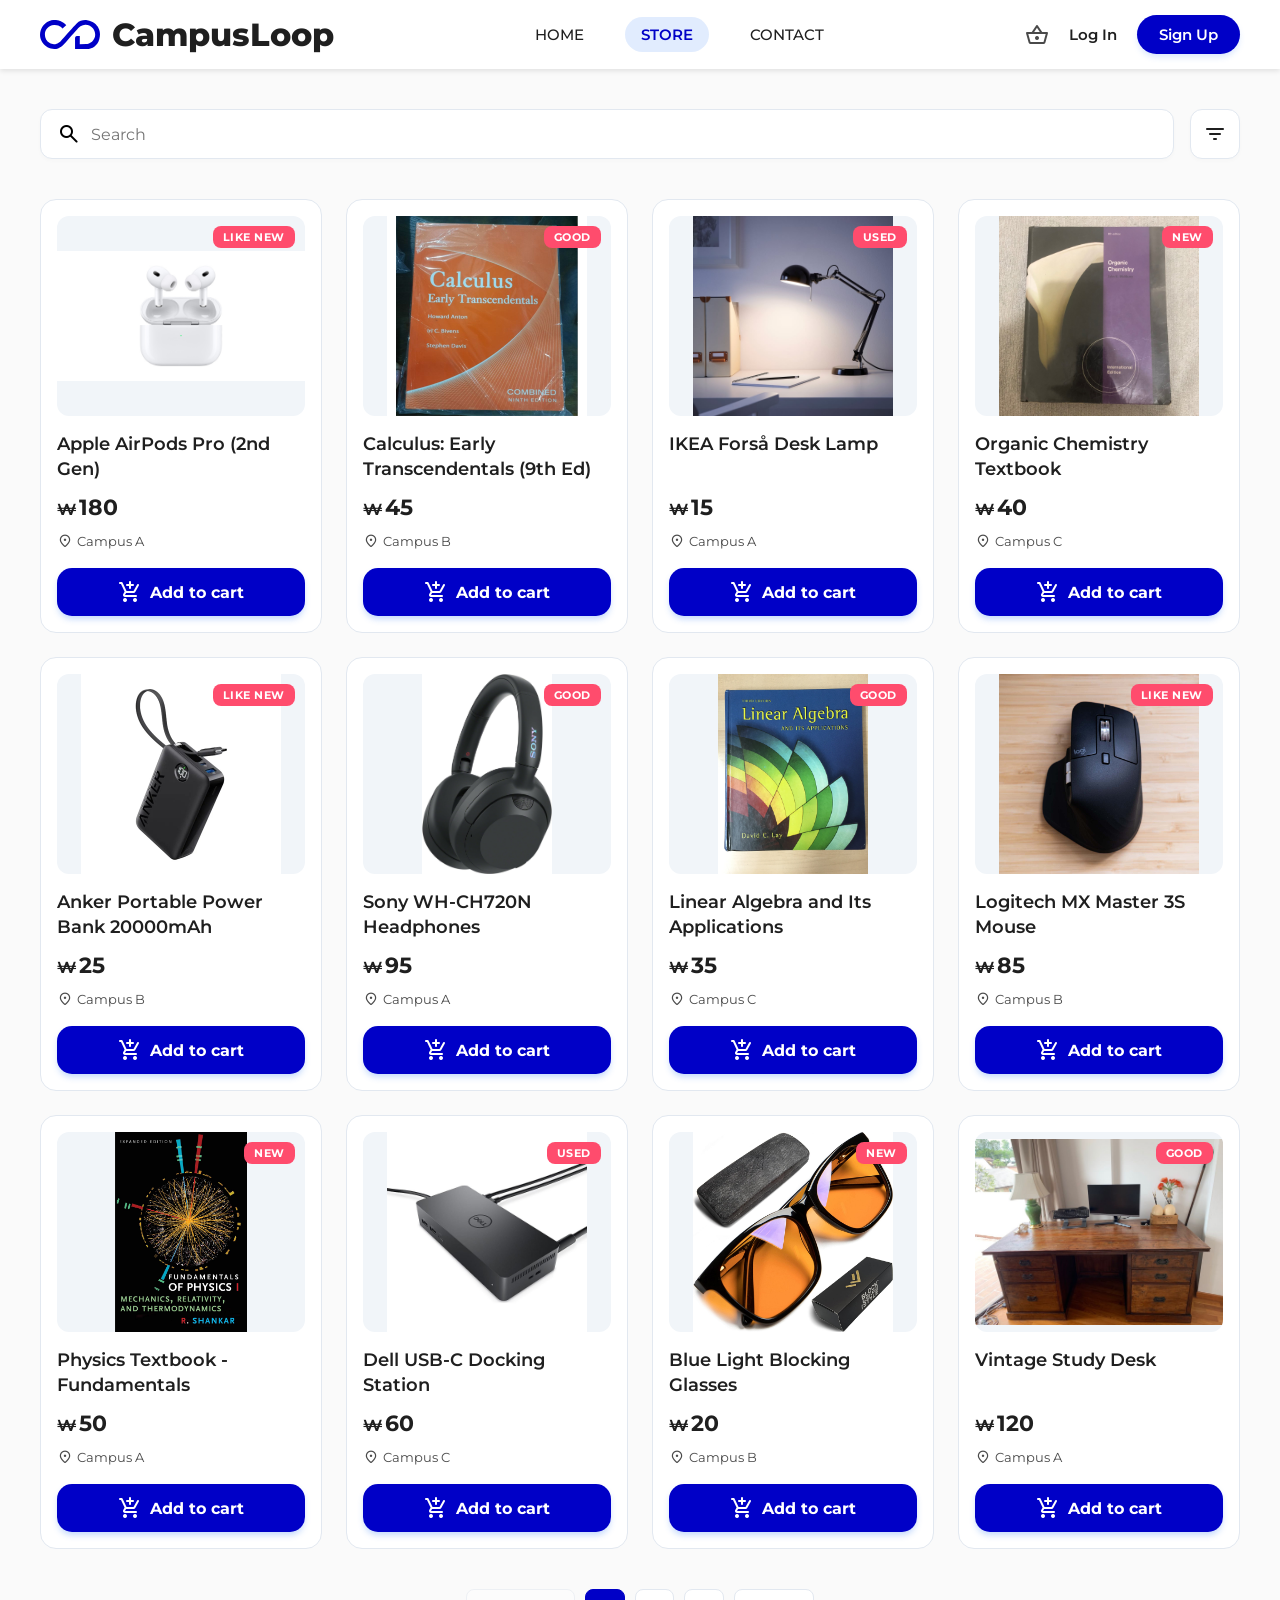
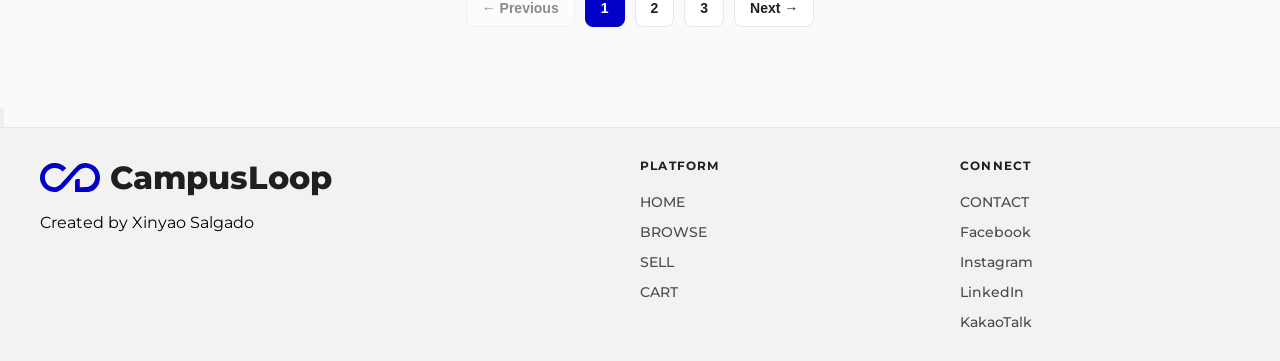
==== browse.html @ 34c6196f "Cart added badge" ====
<!DOCTYPE html>
<html lang="en">
<head>
    <meta charset="UTF-8">
    <meta name="viewport" content="width=device-width, initial-scale=1.0">
    <link rel="icon" type="image/x-icon" href="./assets/logo/CampusLoop_Black.svg">
    <title>CampusLoop: Browse</title>
    <link href="https://fonts.googleapis.com/css2?family=Material+Symbols+Rounded:wght,FILL@100..700,0..1&amp;display=swap" rel="stylesheet"/>
    <link rel="stylesheet" href="./assets/styles/style.css">
    <link rel="stylesheet" href="./assets/styles/browse.css">
</head>
<body>
    <!-- MENU -->
    <header class="navbar">
        <div class="navbar-left">
            <a href="index.html" class="logo-container">
                <img class="logo-img" src="./assets/logo/CampusLoop_Blue.svg" alt="Logo CampusLoop">
                <p class="logo-name">CampusLoop</p>
            </a>
        </div>
        <nav class="navbar-center">
            <a class="nav-link" href="index.html">HOME</a>
            <a class="nav-link active" href="browse.html">STORE</a>
            <a class="nav-link" href="contact.html">CONTACT</a>
        </nav>
        <div class="navbar-right">
            <a href="#" class="nav-icon">
                <span class="material-symbols-rounded">shopping_basket</span>
                <span class="cart-badge" id="cartBadge">0</span>
            </a>
            <a href="#" class="btn-login">Log In</a>
            <a href="#" class="btn-signup">Sign Up</a>
        </div>
    </header>

    <!-- BROWSE-->
    <main>
        <!-- SEARCH BAR -->
        <section class="search">
            <div class="search-bar">
                <span class="material-symbols-rounded">search</span>
                <input type="text" id="searchInput" placeholder="Search">
            </div>
            <div>
                <button class="btn-filter">
                    <span class="material-symbols-rounded">filter_list</span>
                </button>
            </div>
        </section>

        <!-- ITEM LIST -->
        <section>
            <div class="items-grid">
                <!-- ITEM -->
                <div class="item example" id="1">
                    <div class="state">
                        <p>New</p>
                    </div>
                    <img src="#" alt="Product image" class="p-img">
                    <h2 class="title">Title</h2>
                    <div class="price">
                        <span>₩</span>
                        <h1>Price</h1>
                    </div>
                    <div class="location">
                        <span class="material-symbols-rounded">place</span>
                        <p>Campus</p>
                    </div>
                    <button class="btn-buy">
                        <span class="material-symbols-rounded">add_shopping_cart</span>
                        <p>Add to cart</p>
                    </button>
                </div>
            </div>
        </section>

        <!-- PAGINATION -->
        <div class="pagination" id="pagination">
            <!-- Pagination buttons will be generated dynamically -->
        </div>
    </main>

    <button>
        <span class="material-symbols-rounded">

        </span>
    </button>

    <!-- FOOTER -->
    <footer>
        <div class="column ownership">
            <a href="index.html">
                <img class="logo-img" src="./assets/logo/CampusLoop_Blue.svg" alt="CampusLoop logo">
                <p class="logo-name">CampusLoop</p>
            </a>
            <p>Created by Xinyao Salgado</p>
        </div>
        <div class="column platform">
            <h5>PLATFORM</h5>
            <a href="index.html">HOME</a>
            <a href="browse.html">BROWSE</a>
            <a href="sell.html">SELL</a>
            <a href="cart.html">CART</a>
        </div>
        <div class="column">
            <h5>CONNECT</h5>
            <a href="contact.html">CONTACT</a>
            <a href="#">Facebook</a>
            <a href="#">Instagram</a>
            <a href="#">LinkedIn</a>
            <a href="#">KakaoTalk</a>
        </div>
    </footer>

    <script src="./assets/scripts/search.js"></script>
    <script src="./assets/scripts/loadProducts.js"></script>
</body>
</html>
---- assets/styles/style.css ----
@import url('https://fonts.googleapis.com/css2?family=Montserrat:ital,wght@0,100..900;1,100..900&display=swap');

* {
    padding: 0px;
    margin: 0px;
}

:root {
    /*COLORS*/
    --primary: hsl(240, 100%, 39%);
    --secondary: hsl(0, 0%, 100%);
    --accent: hsl(349, 100%, 65%);
    --text: hsl(0, 0%, 12%);
    --text-secondary: hsl(0, 0%, 29%);
    --accent-light: hsl(from var(--accent) h s calc(l + 20));
    --accent-dark: hsl(from var(--accent) h s calc(l - 20));
    --primary-light: hsl(from var(--primary) h s calc(l + 20));
    --primery-dark: hsl(from var(--primary) h s calc(l - 20));
    --secondary-dark: hsl(from var(--secondary) h s calc(l - 5));
    --background: hsl(0, 0%, 98%);
}

body {
    font-family: 'Montserrat',sans-serif;
    background-color: var(--background);
}
a {
    text-decoration: none;
}

.example {
    display: none;
}

/* HEADER */

.navbar {
    display: flex;
    justify-content: space-between;
    align-items: center;
    padding: 15px 40px;
    background-color: var(--secondary);
    box-shadow: 0 2px 5px rgba(0,0,0,0.1);
}

.navbar-left {
    flex: 0 0 auto;
    margin-right: auto;
}

.navbar-right {
    flex: 0 0 auto;
    margin-left: auto;
    display: flex;
    justify-content: flex-end;
    gap: 15px;  
}

.navbar-center {
    display: flex;
    gap: 25px;
}

.nav-link {
    text-decoration: none;
    color: var(--text);
    font-size: 15px;
    font-weight: 500;
    padding: 8px 16px;
    border-radius: 20px;
    transition: all 0.25s ease;
}

.nav-link:hover {
    color: var(--primary);
    background-color: rgba(59, 130, 246, 0.08);
}

.nav-link.active {
    color: var(--primary);
    background-color: rgba(59, 130, 246, 0.15);
    font-weight: 600;
}

.logo-container {
    display: flex;
    align-items: center;
    gap: 12px;
}

.logo-img { 
    width: 60px; 
    height: auto; 
}

.logo-name {
    font-size: 2rem;
    font-weight: 800;
    color: var(--text)
}

.navbar-right {
    display: flex;
    align-items: center;
    gap: 20px;
}


.nav-icon {
    color: var(--text-secondary);
    display: flex;
    align-items: center;
    text-decoration: none;
    transition: color 0.2s ease;
    position: relative;
}

.nav-icon:hover {
    color: var(--primary);
}

.cart-badge {
    position: absolute;
    top: -8px;
    right: -8px;
    background-color: var(--accent);
    color: white;
    border-radius: 50%;
    width: 22px;
    height: 22px;
    display: none;
    align-items: center;
    justify-content: center;
    font-size: 12px;
    font-weight: 700;
}

.btn-login {
    text-decoration: none;
    color: var(--text);
    font-size: 15px;
    font-weight: 600;
    transition: color 0.2s ease;
}

.btn-login:hover {
    color: var(--primary);    
}

.btn-signup {
    text-decoration: none;
    color: var(--secondary);
    background-color: var(--primary);
    font-size: 15px;
    font-weight: 600;
    padding: 10px 22px;
    border-radius: 20px;
    box-shadow: 0 4px 6px -1px rgba(59, 130, 246, 0.2);
    transition: all 0.2s ease;
}

.btn-signup:hover {
    background-color: #2563eb;
    transform: translateY(-1px);
    box-shadow: 0 6px 12px -2px rgba(59, 130, 246, 0.3);
}

.btn-signup:active {
    transform: translateY(0);
}

/* FOOTER */

footer {
    background-color: var(--secondary-dark);
    border-top: 1px solid #e2e8f0;
    padding: 30px 40px 30px 40px;
    
    display: grid;
    grid-template-columns: 2fr 1fr 1fr;
    gap: 40px;
}

.column {
    display: flex;
    flex-direction: column;
    gap: 12px;
}

.ownership a {
    display: flex;
    align-items: center;
    gap: 10px;                  
    text-decoration: none;
    color: var(--primary);
    font-size: 20px;
    font-weight: 700;
    margin-bottom: 4px;
}

footer h5 {
    color: var(--text);
    font-size: 12px;
    font-weight: 700;
    letter-spacing: 0.1em;
    margin: 0 0 8px 0;
}

.column > a {
    text-decoration: none;
    color: var(--text-secondary);
    font-size: 14px;
    font-weight: 500;
    width: fit-content;
    transition: all 0.2s ease;
}

.column > a:hover {
    color: var(--primary);
    transform: translateX(3px);
}
---- assets/styles/browse.css ----
main {
  max-width: 1200px;
  margin: 0 auto;
  padding: 40px 20px;
}

/* SEARCH BAR */

.search {
    display: flex;
    gap: 16px;
    margin-bottom: 40px;
    align-items: center;
}

.search-bar {
    display: flex;
    align-items: center;
    background-color: var(--secondary);
    border: 1px solid #e2e8f0;
    border-radius: 12px;
    padding: 12px 16px;
    flex: 1;
    gap: 10px;
    box-shadow: 0 2px 4px rgba(0, 0, 0, 0.02);
}

.search input {
    border: none;
    outline: none;
    width: 100%;
    font-size: 16px;
    color: var(--text);
    background: transparent;
    font-family: 'Montserrat';
}

.btn-filter {
    background-color: var(--secondary);
    border: 1px solid #e2e8f0;
    border-radius: 12px;
    padding: 12px;
    cursor: pointer;
    display: flex;
    align-items: center;
    justify-content: center;
    color: var(--text);
    transition: all 0.2s ease;
    box-shadow: 0 2px 4px rgba(0, 0, 0, 0.02);
}

.search button:hover {
    background-color: #f1f5f9;
    color: var(--primary);
    border-color: var(--primary);
}

/* ITEM */

.items-grid {
    display: grid;
    grid-template-columns: repeat(auto-fill, minmax(250px, 1fr));
    gap: 24px;
}

.item {
    background-color: var(--secondary);
    border-radius: 16px;
    padding: 16px;
    border: 1px solid #e2e8f0;
    position: relative; /* Necesario para posicionar la etiqueta "New" */
    display: flex;
    flex-direction: column;
    gap: 12px;
    transition: transform 0.2s ease, box-shadow 0.2s ease;
    min-height: 400px;
}

.item:hover {
    transform: translateY(-4px);
    box-shadow: 0 12px 20px -5px rgba(0, 0, 0, 0.08);
}

.state {
    position: absolute;
    top: 26px;
    right: 26px;
    background-color: var(--accent);
    color: white;
    padding: 4px 10px;
    border-radius: 8px;
    font-size: 11px;
    font-weight: 700;
    text-transform: uppercase;
    letter-spacing: 0.05em;
}

.p-img {
    width: 100%;
    height: 200px;
    object-fit: contain;
    border-radius: 12px;
    background-color: #f1f5f9;
}

.title {
    font-size: 18px;
    color: var(--text);
    margin: 4px 0 0 0;
    font-weight: 600;
    display: -webkit-box;
    -webkit-box-orient: vertical;
    overflow: hidden;
    text-overflow: ellipsis;
    height: 50px;
    line-height: 25px;
}

.price {
    display: flex;
    align-items: baseline;
    gap: 2px;
    color: var(--text);
}

.price span {
    font-size: 16px;
    font-weight: 600;
}

.price h1 {
    font-size: 22px;
    margin: 0;
    font-weight: 700;
}

.location {
    display: flex;
    align-items: center;
    gap: 4px;
    color: var(--text-secondary);
    font-size: 13px;
}

.location span {
    font-size: 16px;
}

.btn-buy {
    background-color: var(--primary);
    color: white;
    border: none;
    border-radius: 15px;
    cursor: pointer;
    display: flex;
    align-items: center;
    justify-content: center;
    flex-wrap: wrap;
    gap: 8px;
    transition: background-color 0.2s ease, transform 0.1s ease;
    box-shadow: 0 4px 6px -1px rgba(59, 130, 246, 0.3);
    padding: 12px 15px;
    margin-top: auto;
}

.btn-buy:hover {
    background-color: #2563eb;
    transform: scale(1.05);
}

.btn-buy:active {
    transform: scale(0.95);
}

.btn-buy.in-cart {
    background-color: var(--accent);
}

.btn-buy.in-cart:hover {
    background-color: var(--accent-light);
    transform: scale(1.05);
}

.btn-buy p {
    font-size: clamp(14px, 2vw, 16px);
    font-weight: 700;
    font-family: 'Montserrat', sans-serif;
    margin: 0;
}

/* PAGINATION */

.pagination {
    display: flex;
    justify-content: center;
    align-items: center;
    gap: 10px;
    margin-top: 40px;
    margin-bottom: 40px;
}

.pagination button,
.pagination a {
    padding: 10px 15px;
    border: 1px solid #e2e8f0;
    background-color: var(--secondary);
    color: var(--text);
    border-radius: 8px;
    cursor: pointer;
    font-weight: 600;
    transition: all 0.2s ease;
    text-decoration: none;
    font-size: 14px;
}

.pagination button:hover,
.pagination a:hover {
    background-color: var(--primary);
    color: white;
    border-color: var(--primary);
}

.pagination button.active,
.pagination a.active {
    background-color: var(--primary);
    color: white;
    border-color: var(--primary);
}

.pagination button:disabled {
    opacity: 0.5;
    cursor: not-allowed;
}

.pagination button:disabled:hover {
    background-color: var(--secondary);
    color: var(--text);
    border-color: #e2e8f0;
}
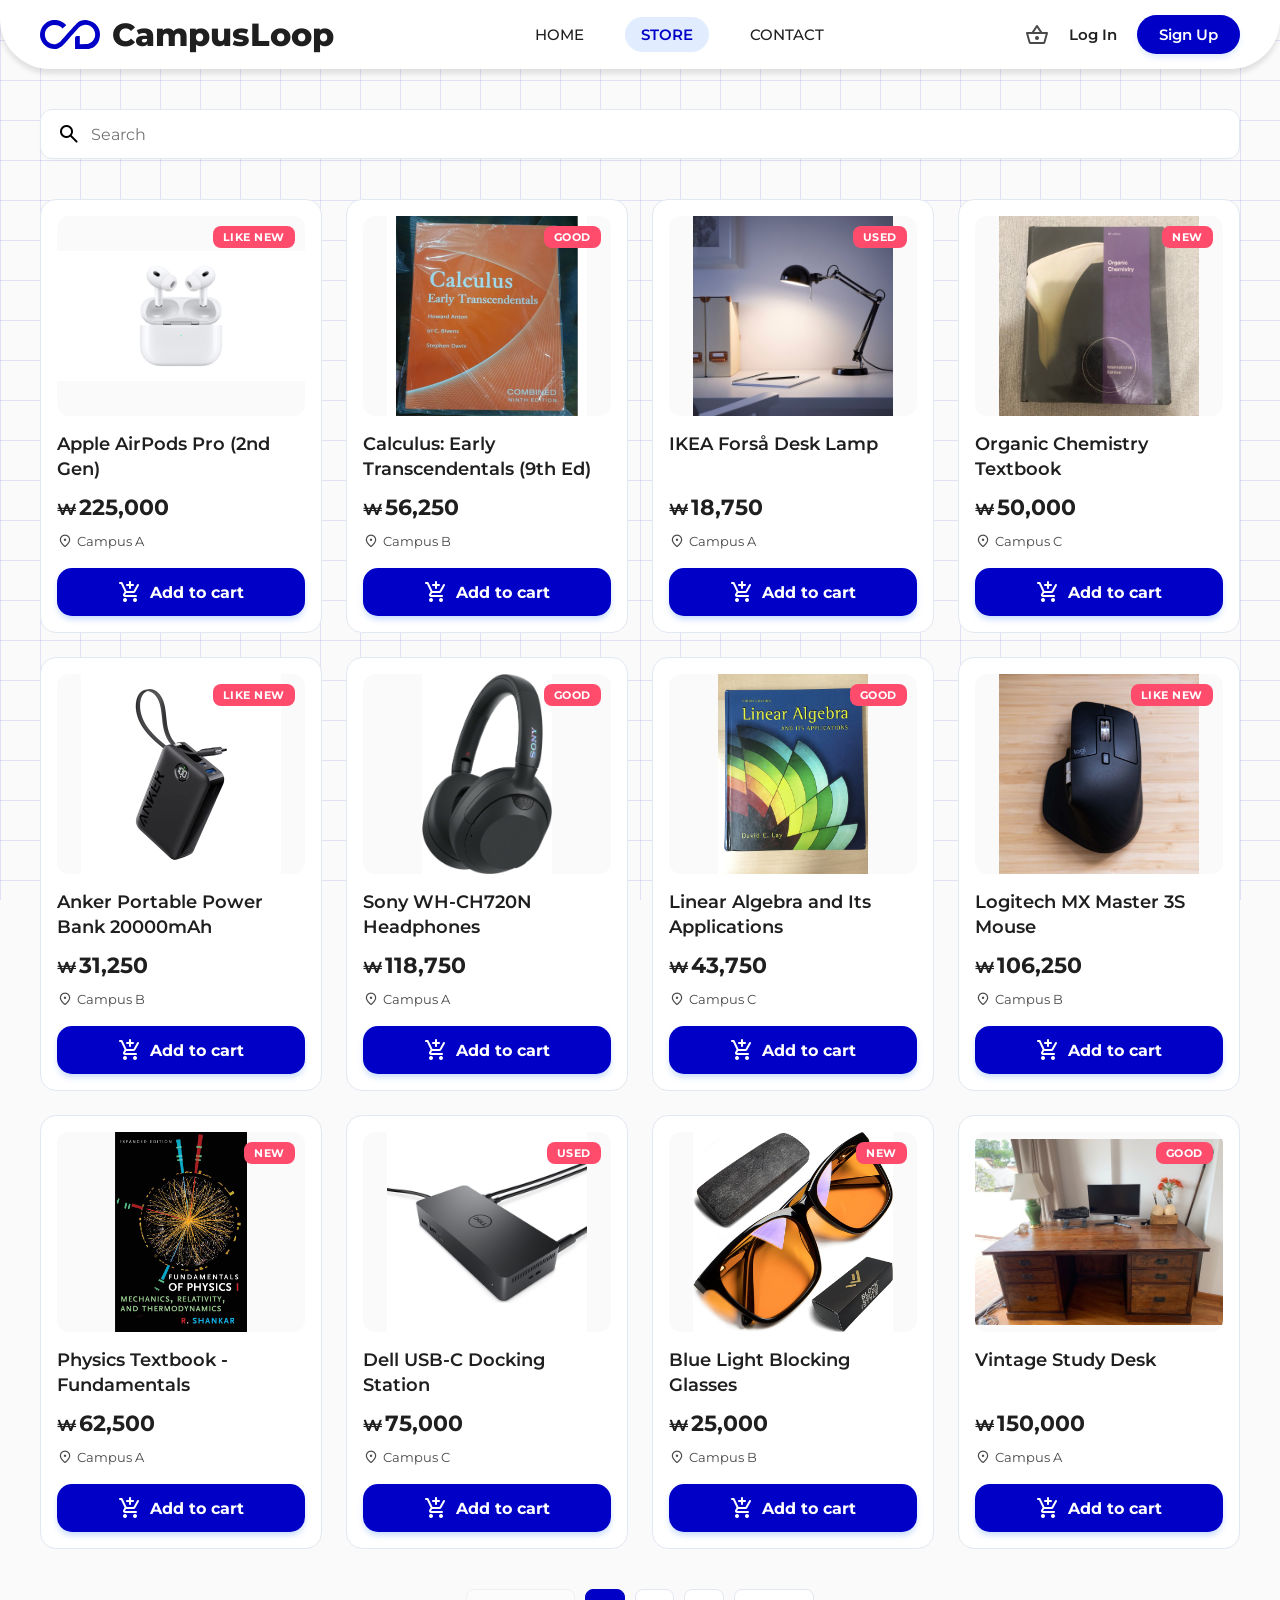
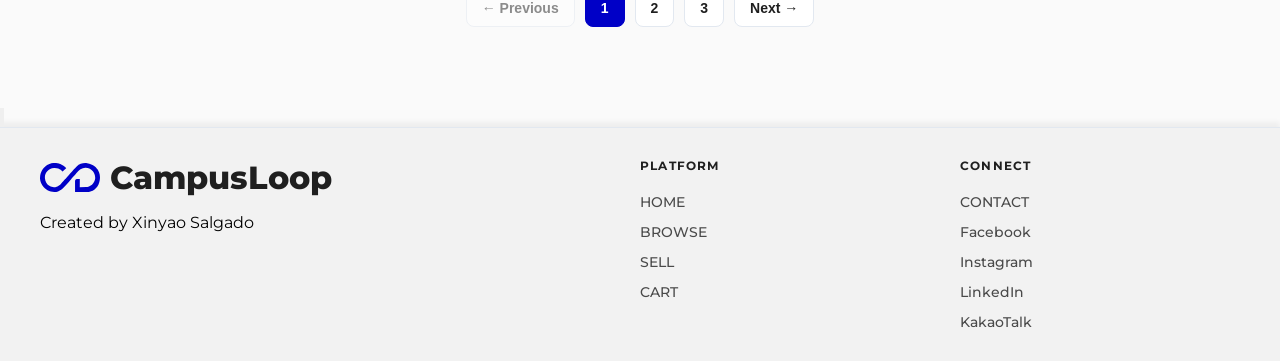
==== commit db951b3e: "Formated prices and styled nav-bar" ====
--- a/browse.html
+++ b/browse.html
@@ -41,7 +41,7 @@
                 <span class="material-symbols-rounded">search</span>
                 <input type="text" id="searchInput" placeholder="Search">
             </div>
-            <div>
+            <div class="example">
                 <button class="btn-filter">
                     <span class="material-symbols-rounded">filter_list</span>
                 </button>
--- a/assets/styles/style.css
+++ b/assets/styles/style.css
@@ -12,7 +12,7 @@
     --accent: hsl(349, 100%, 65%);
     --text: hsl(0, 0%, 12%);
     --text-secondary: hsl(0, 0%, 29%);
-    --accent-light: hsl(from var(--accent) h s calc(l + 20));
+    --accent-light: hsl(from var(--accent) h s calc(l + 10));
     --accent-dark: hsl(from var(--accent) h s calc(l - 20));
     --primary-light: hsl(from var(--primary) h s calc(l + 20));
     --primery-dark: hsl(from var(--primary) h s calc(l - 20));
@@ -23,6 +23,11 @@
 body {
     font-family: 'Montserrat',sans-serif;
     background-color: var(--background);
+    background-image: 
+        linear-gradient(to right, hsl(from var(--primary) h s l / 0.1) 1px, transparent 1px),
+        linear-gradient(to bottom, hsl(from var(--primary) h s l / 0.1) 1px, transparent 1px);
+    background-size: 40px 40px;
+    background-attachment: fixed;
 }
 a {
     text-decoration: none;
@@ -40,7 +45,8 @@
     align-items: center;
     padding: 15px 40px;
     background-color: var(--secondary);
-    box-shadow: 0 2px 5px rgba(0,0,0,0.1);
+    box-shadow: 0 5px 5px rgba(0,0,0,0.1);
+    border-radius: 0 0 50px 50px;
 }
 
 .navbar-left {
@@ -179,6 +185,7 @@
     display: grid;
     grid-template-columns: 2fr 1fr 1fr;
     gap: 40px;
+    box-shadow: 0 -5px 5px rgba(0, 0, 0, 0.05);
 }
 
 .column {
--- a/assets/styles/browse.css
+++ b/assets/styles/browse.css
@@ -100,7 +100,7 @@
     height: 200px;
     object-fit: contain;
     border-radius: 12px;
-    background-color: #f1f5f9;
+    background-color: var(--background);
 }
 
 .title {
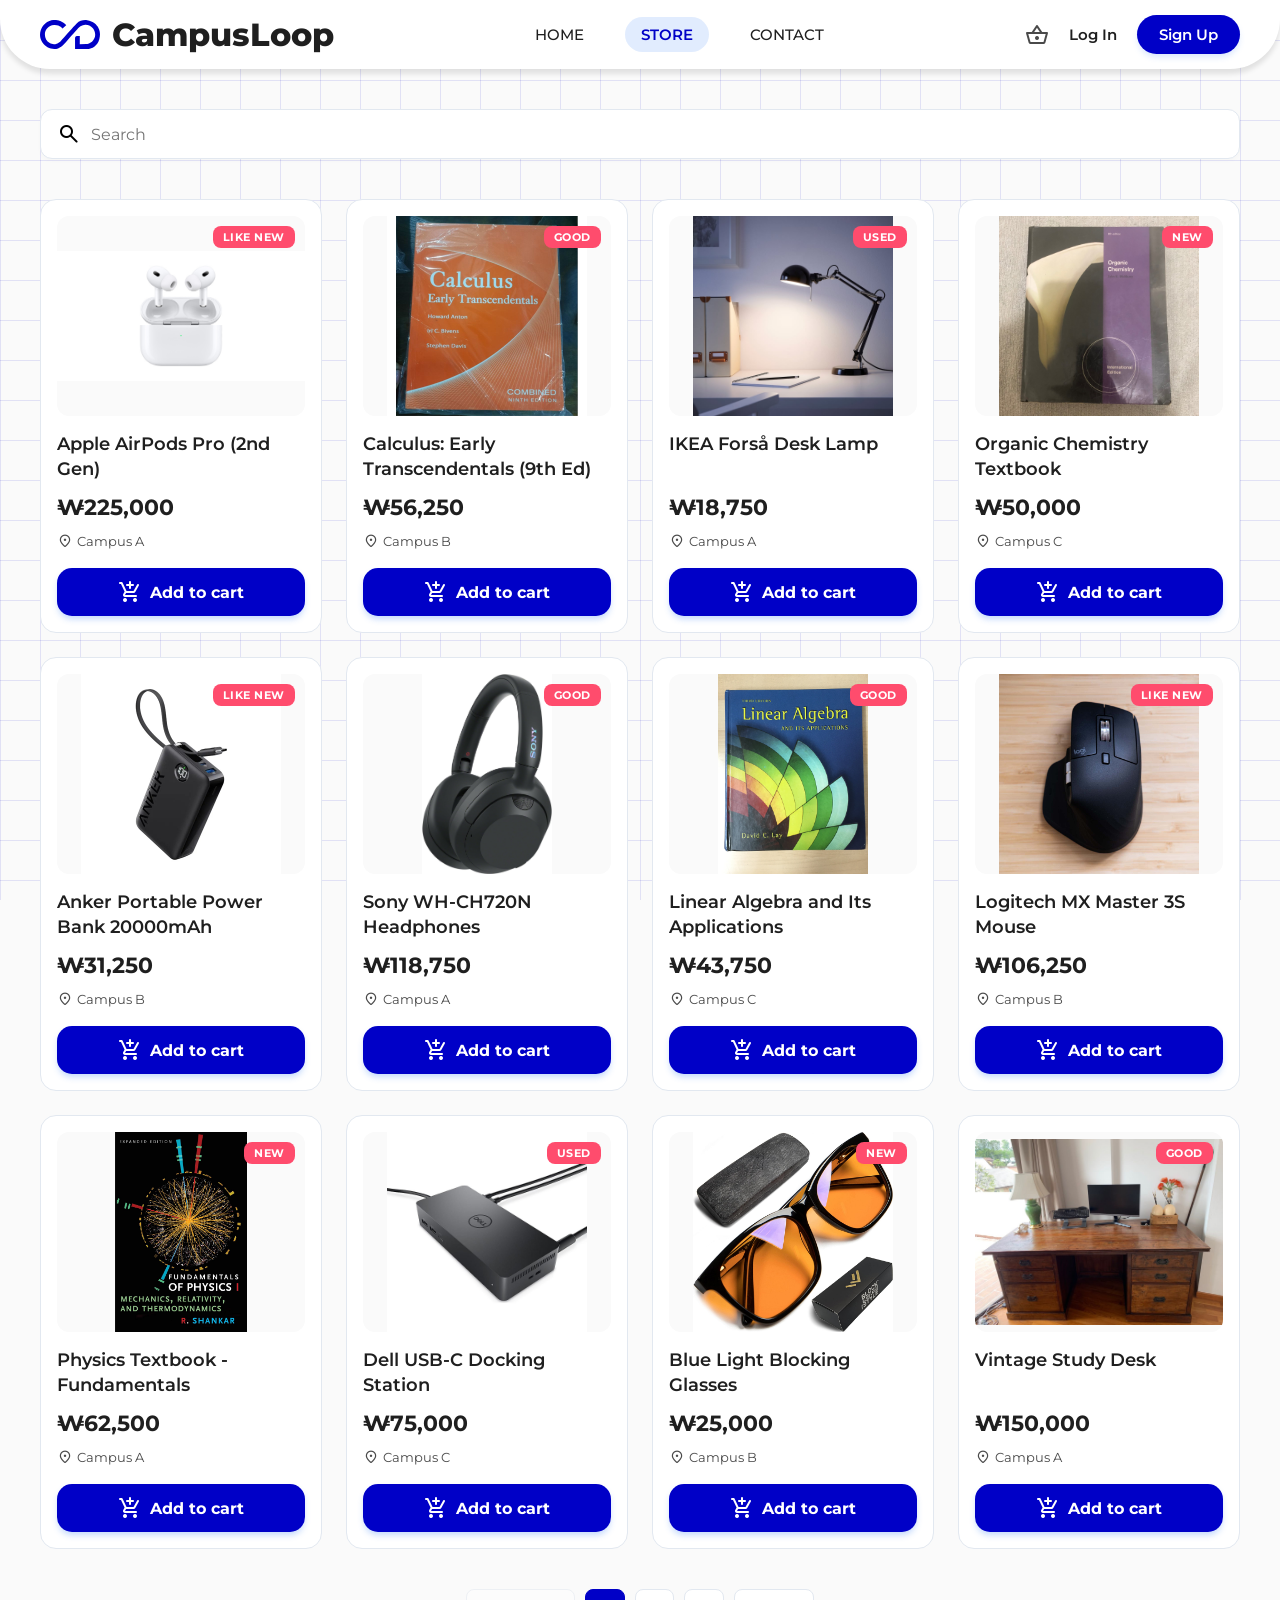
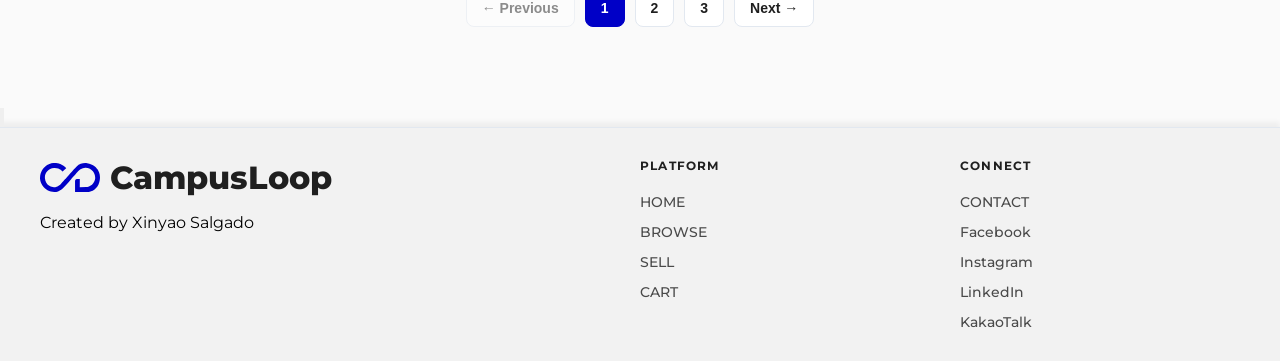
==== commit 16121e15: "Optimized and solved problems with the cart. Automated currency format for items" ====
--- a/browse.html
+++ b/browse.html
@@ -4,7 +4,7 @@
     <meta charset="UTF-8">
     <meta name="viewport" content="width=device-width, initial-scale=1.0">
     <link rel="icon" type="image/x-icon" href="./assets/logo/CampusLoop_Black.svg">
-    <title>CampusLoop: Browse</title>
+    <title>Store - CampusLoop </title>
     <link href="https://fonts.googleapis.com/css2?family=Material+Symbols+Rounded:wght,FILL@100..700,0..1&amp;display=swap" rel="stylesheet"/>
     <link rel="stylesheet" href="./assets/styles/style.css">
     <link rel="stylesheet" href="./assets/styles/browse.css">
@@ -59,7 +59,6 @@
                     <img src="#" alt="Product image" class="p-img">
                     <h2 class="title">Title</h2>
                     <div class="price">
-                        <span>₩</span>
                         <h1>Price</h1>
                     </div>
                     <div class="location">
@@ -111,7 +110,7 @@
             <a href="#">KakaoTalk</a>
         </div>
     </footer>
-
+    <script src="./assets/scripts/cart.js"></script>
     <script src="./assets/scripts/search.js"></script>
     <script src="./assets/scripts/loadProducts.js"></script>
 </body>
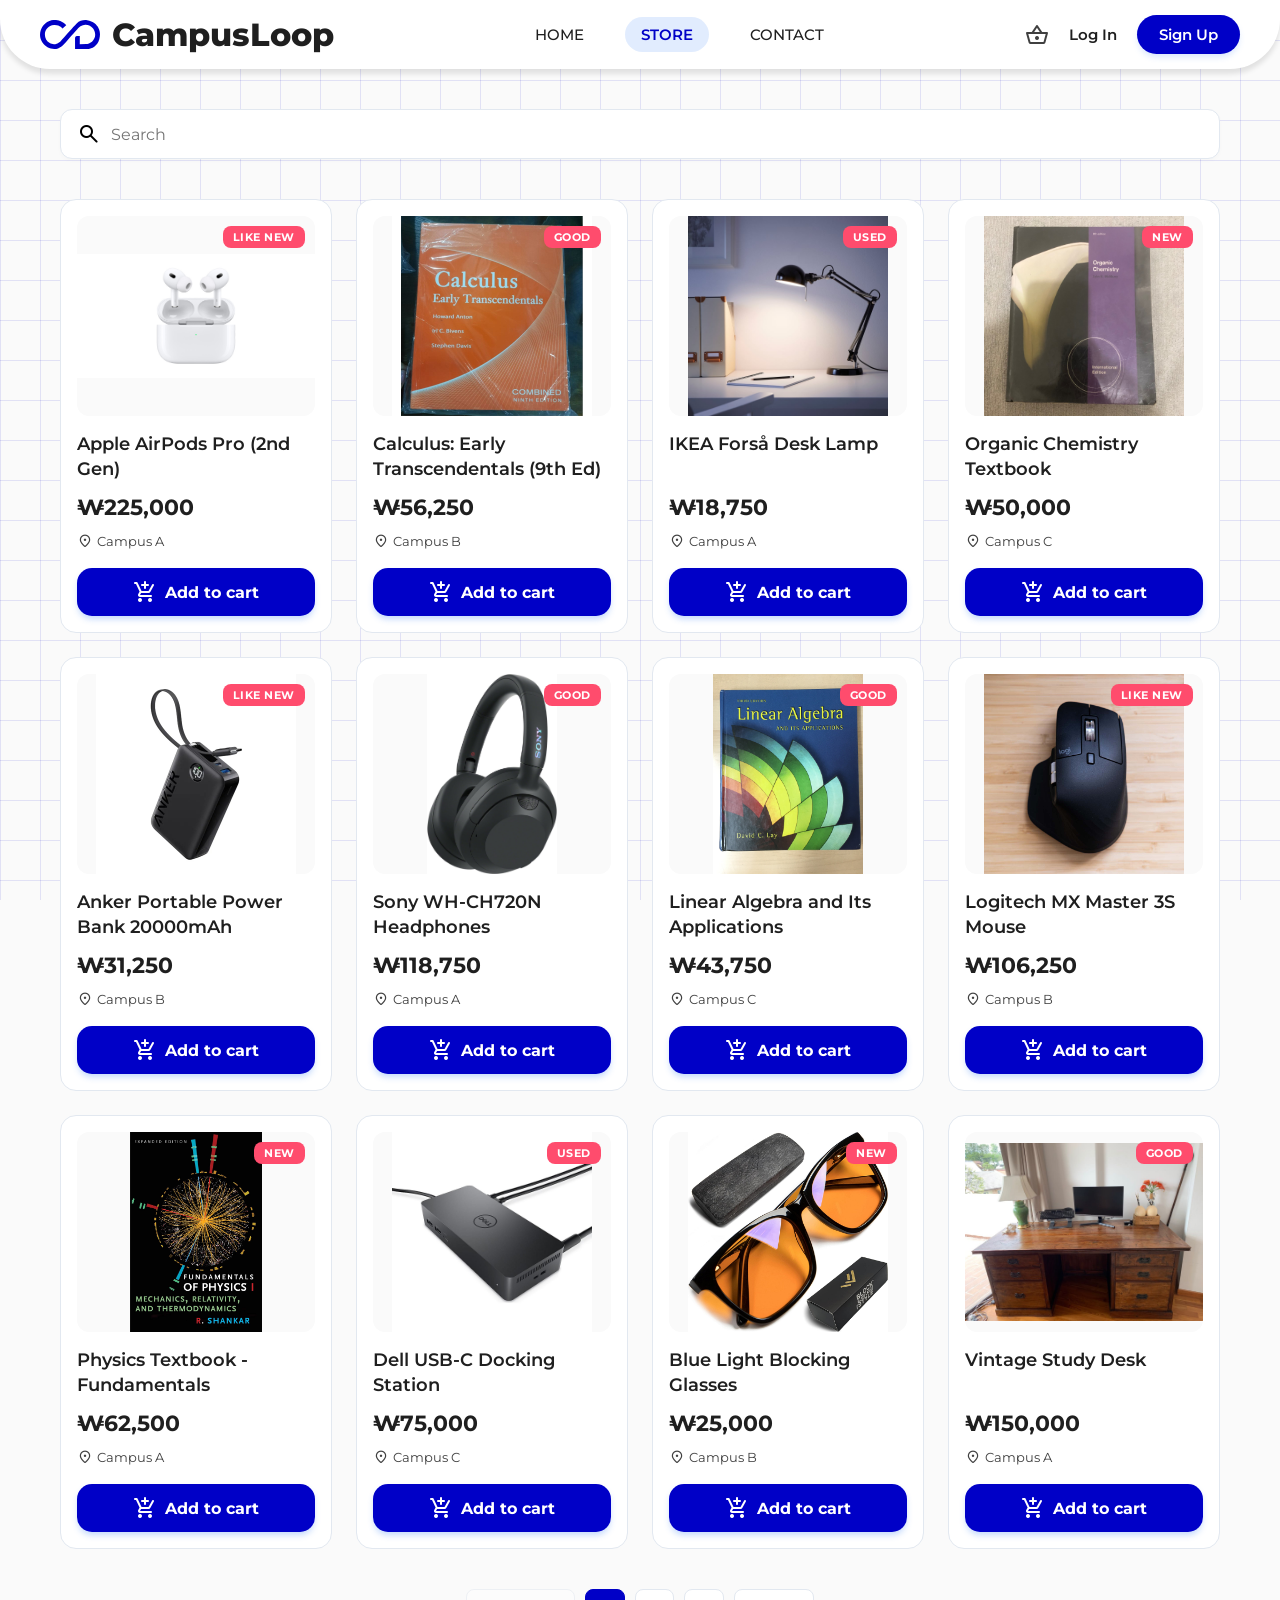
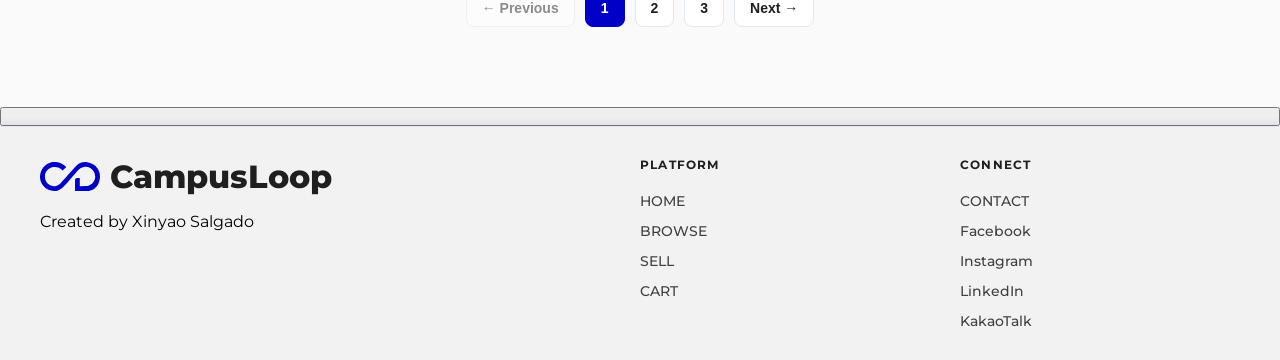
==== commit aca0a622: "Modified cart button's anchor" ====
--- a/browse.html
+++ b/browse.html
@@ -24,7 +24,7 @@
             <a class="nav-link" href="contact.html">CONTACT</a>
         </nav>
         <div class="navbar-right">
-            <a href="#" class="nav-icon">
+            <a href="cart.html" class="nav-icon">
                 <span class="material-symbols-rounded">shopping_basket</span>
                 <span class="cart-badge" id="cartBadge">0</span>
             </a>
--- a/assets/styles/style.css
+++ b/assets/styles/style.css
@@ -11,13 +11,15 @@
     --secondary: hsl(0, 0%, 100%);
     --accent: hsl(349, 100%, 65%);
     --text: hsl(0, 0%, 12%);
-    --text-secondary: hsl(0, 0%, 29%);
+    --text-secondary: hsl(0, 0%, 25%);
     --accent-light: hsl(from var(--accent) h s calc(l + 10));
     --accent-dark: hsl(from var(--accent) h s calc(l - 20));
     --primary-light: hsl(from var(--primary) h s calc(l + 20));
     --primery-dark: hsl(from var(--primary) h s calc(l - 20));
     --secondary-dark: hsl(from var(--secondary) h s calc(l - 5));
     --background: hsl(0, 0%, 98%);
+    --background-primary: white;
+    --background-secondary: hsl(349, 100%, 86%);
 }
 
 body {
@@ -28,7 +30,19 @@
         linear-gradient(to bottom, hsl(from var(--primary) h s l / 0.1) 1px, transparent 1px);
     background-size: 40px 40px;
     background-attachment: fixed;
-}
+    min-height: 100vh;
+    box-sizing: border-box;
+
+    display: flex;
+    flex-direction: column;
+}
+
+main {
+    flex-shrink: 0;
+    width: 100%;
+    box-sizing: border-box;
+}
+
 a {
     text-decoration: none;
 }
@@ -47,6 +61,9 @@
     background-color: var(--secondary);
     box-shadow: 0 5px 5px rgba(0,0,0,0.1);
     border-radius: 0 0 50px 50px;
+
+    position: relative;
+    z-index: 10;
 }
 
 .navbar-left {
@@ -181,11 +198,14 @@
     background-color: var(--secondary-dark);
     border-top: 1px solid #e2e8f0;
     padding: 30px 40px 30px 40px;
-    
     display: grid;
     grid-template-columns: 2fr 1fr 1fr;
     gap: 40px;
     box-shadow: 0 -5px 5px rgba(0, 0, 0, 0.05);
+    width: 100%;
+    box-sizing: border-box;
+
+    flex-grow: 1;
 }
 
 .column {
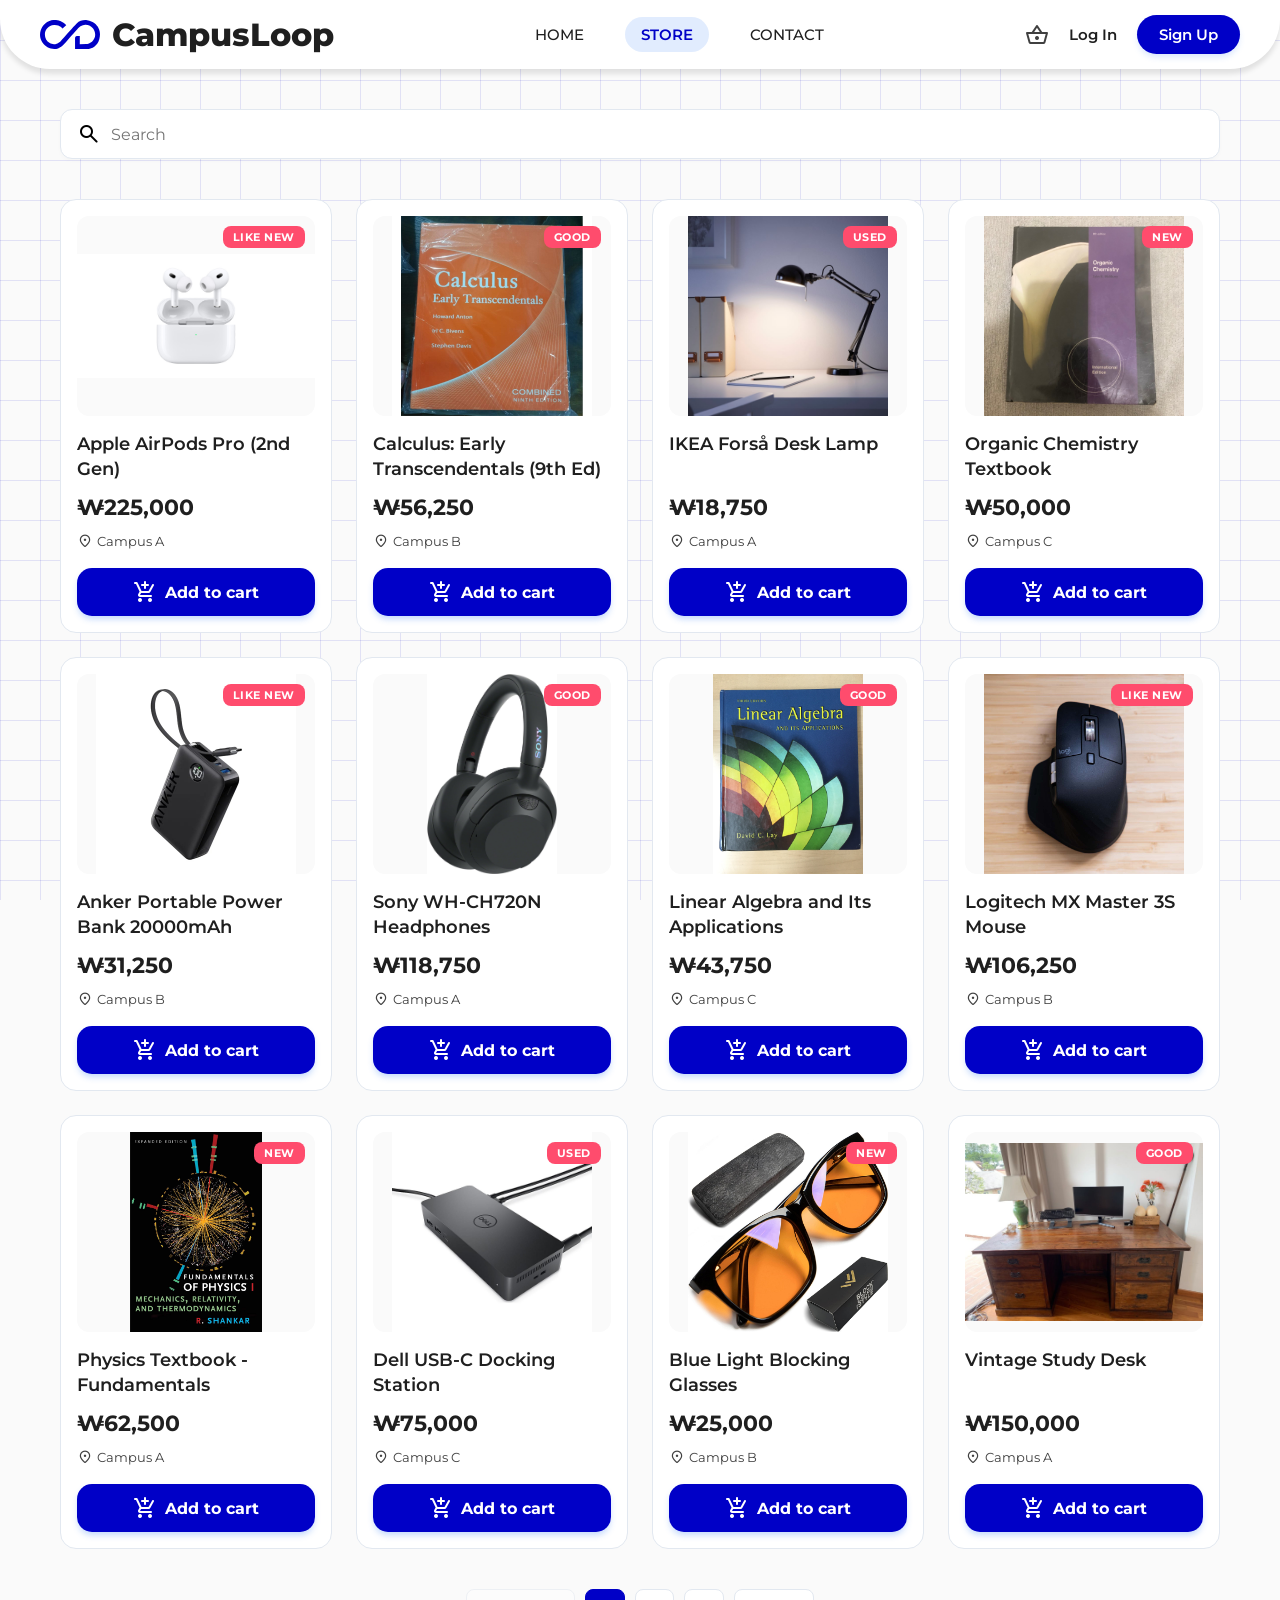
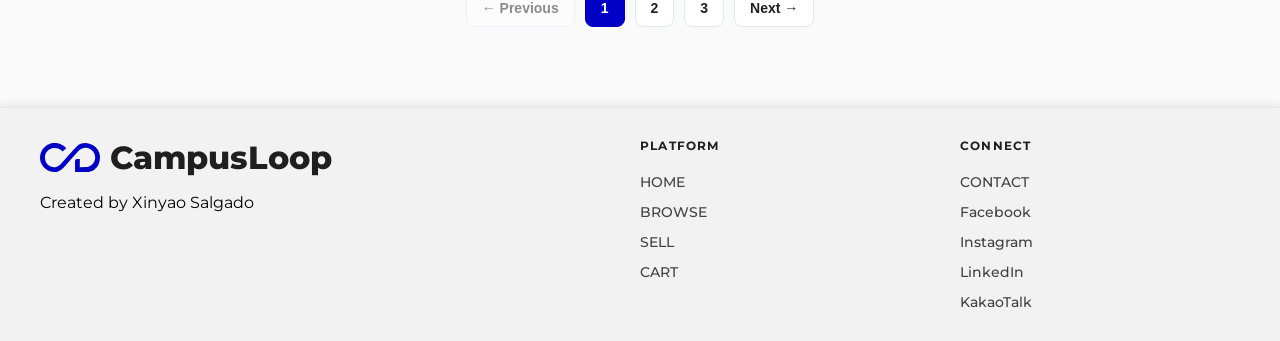
==== commit 5acf2627: "Eliminated button" ====
--- a/browse.html
+++ b/browse.html
@@ -75,15 +75,9 @@
 
         <!-- PAGINATION -->
         <div class="pagination" id="pagination">
-            <!-- Pagination buttons will be generated dynamically -->
+            <!-- Dinamically generated buttons -->
         </div>
     </main>
-
-    <button>
-        <span class="material-symbols-rounded">
-
-        </span>
-    </button>
 
     <!-- FOOTER -->
     <footer>
